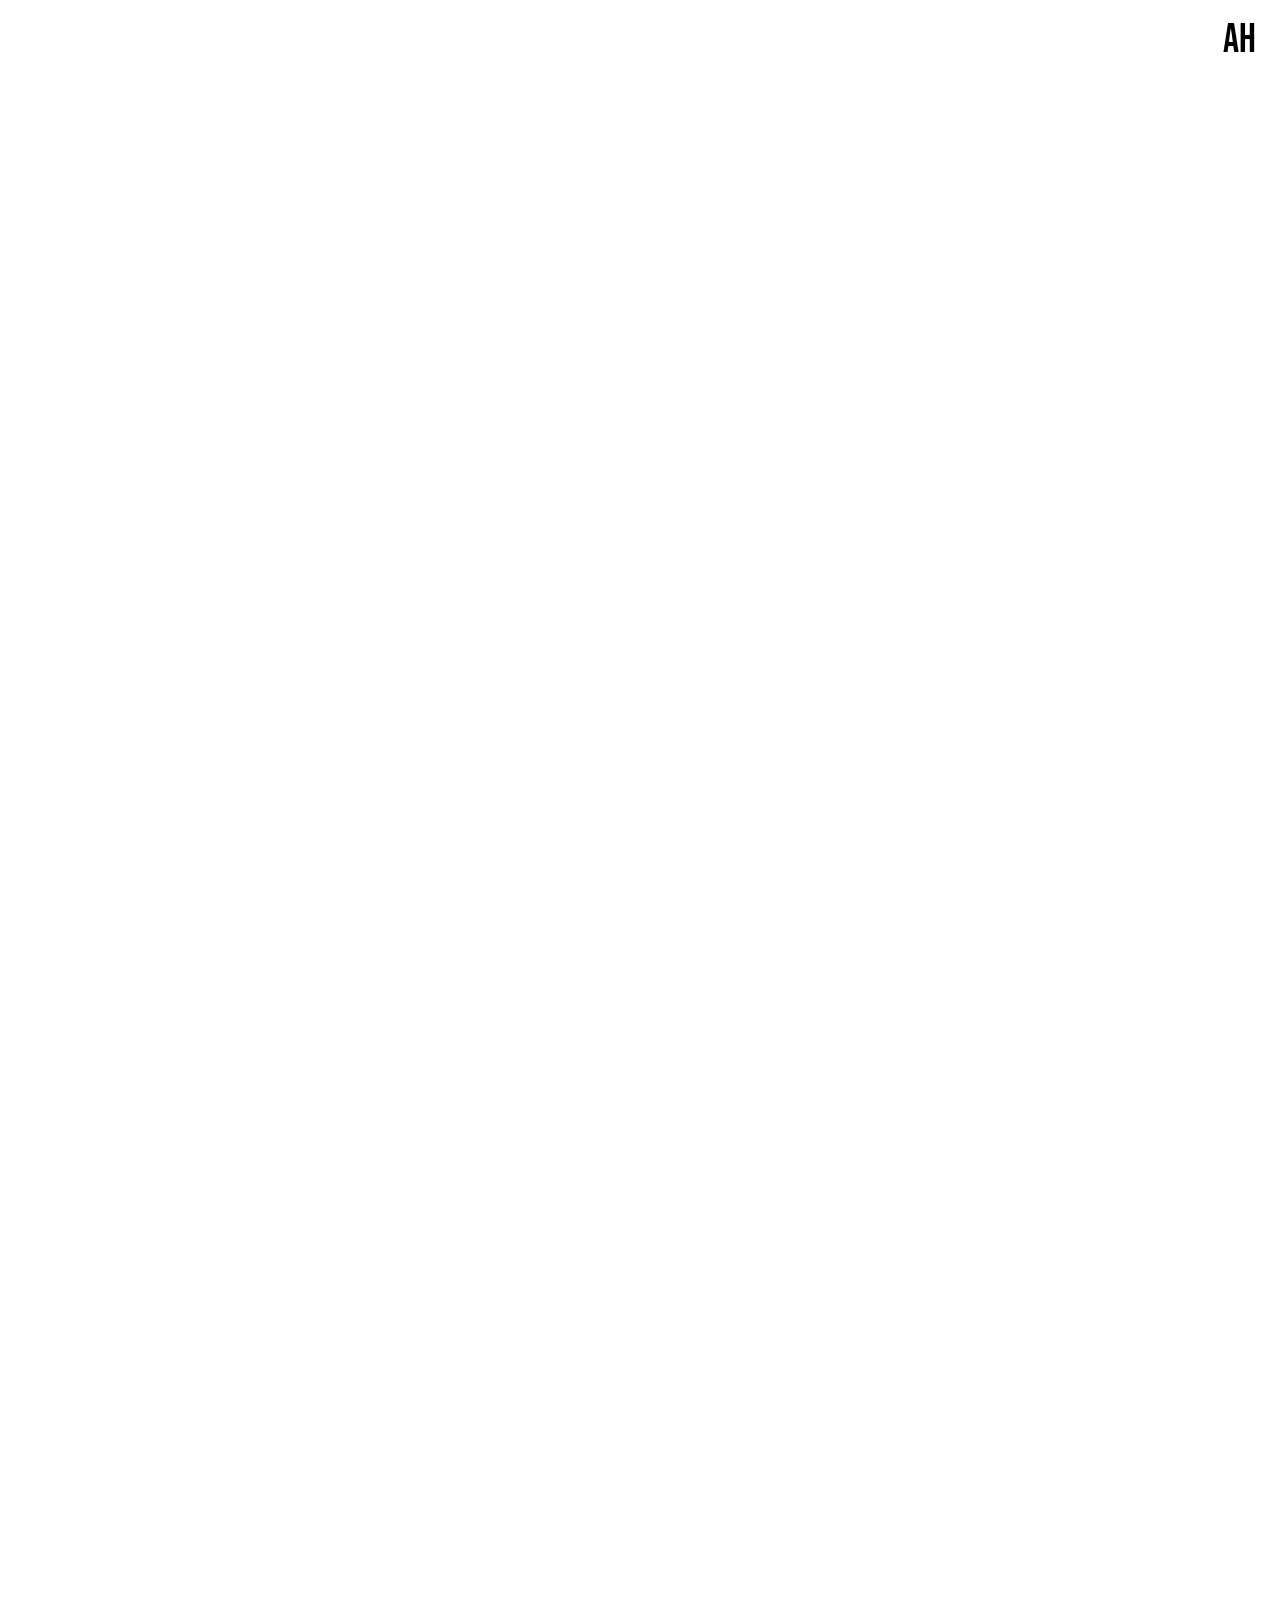
==== les-places-du-savoir.html @ 579ba175 "page before Don't Look Up" ====
<!DOCTYPE html>
<html lang="fr">
<head>
  <meta charset="UTF-8">
  <meta name="viewport" content="width=device-width, initial-scale=1">
  <title>les places du savoir</title>
  <link rel="stylesheet" href="css/main.css">
  <link rel="preconnect" href="https://fonts.googleapis.com">
  <link rel="preconnect" href="https://fonts.gstatic.com" crossorigin>
  <link href="https://fonts.googleapis.com/css2?family=Bebas+Neue&display=swap" rel="stylesheet">
  <link href="https://fonts.googleapis.com/css2?family=Source+Serif+4:ital,opsz,wght@0,8..60,200..900;1,8..60,200..900&display=swap" rel="stylesheet">
  <style>
    /* ── Collage desktop ───────────────────────────────────────────────────── */
    .collage {
      position: relative;
      width: 100%;
    }

    .collage-item {
      position: absolute;
    }

    .collage-item img {
      display: block;
      width: 100%;
      cursor: pointer;
    }

    .collage-item video {
      display: block;
      width: 100%;
      pointer-events: none;
    }

    /* Label sous l'élément */
    .collage-label {
      font-family: 'Source Serif 4', serif;
      font-size: 0.85rem;
      letter-spacing: 0.02em;
      margin-top: 4px;
      text-align: right;
    }

    /* Texte collage */
    .collage-text {
      font-family: 'Source Serif 4', serif;
      line-height: 1.55;
      color: #111;
    }
    .collage-text em {
      font-style: italic;
    }

    /* ── Player audio ─────────────────────────────────────────────────────── */
    .audio-player {
      display: flex;
      flex-direction: column;
      gap: 8px;
      width: 100%;
    }

    /* Ligne principale : bouton + barre + temps */
    .audio-player__controls {
      display: flex;
      align-items: center;
      gap: 10px;
    }

    /* Bouton play/pause */
    .audio-player__btn {
      flex-shrink: 0;
      width: 30px;
      height: 30px;
      background: none;
      border: 1.5px solid #111;
      border-radius: 50%;
      cursor: pointer;
      padding: 0;
      display: flex;
      align-items: center;
      justify-content: center;
      transition: background 0.15s, color 0.15s;
    }
    .audio-player__btn:hover {
      background: #111;
    }
    .audio-player__btn:hover svg {
      fill: #fff;
      stroke: #fff;
    }
    .audio-player__btn svg {
      fill: #111;
      stroke: none;
      width: 11px;
      height: 11px;
    }
    /* Icône pause : deux barres */
    .audio-player__btn .icon-pause {
      display: none;
    }
    .audio-player--playing .icon-play {
      display: none;
    }
    .audio-player--playing .icon-pause {
      display: block;
    }

    /* Barre de progression */
    .audio-player__progress {
      flex: 1;
      min-width: 0;
      height: 1.5px;
      background: #ccc;
      cursor: pointer;
      position: relative;
    }
    .audio-player__progress-fill {
      height: 100%;
      background: #111;
      width: 0%;
      pointer-events: none;
    }

    /* Temps restant */
    .audio-player__time {
      font-family: 'Source Serif 4', serif;
      font-size: 0.7rem;
      color: #555;
      white-space: nowrap;
      min-width: 32px;
      text-align: right;
    }

    audio { display: none; }

    /* Neutralise le padding du body sur les pages collage */
    .body--collage {
      padding: 0;
    }
    /* Le collage démarre sous le header fixe (80px) */
    .body--collage .collage {
      margin-top: var(--header-height, 80px);
    }

    /* ── Mobile : empilement vertical ─────────────────────────────────────── */
    @media (max-width: 700px) {
      .collage {
        height: auto !important;
      }
      .collage-item {
        position: static !important;
        left: auto !important;
        top: auto !important;
        width: 100% !important;
        margin-bottom: 24px;
      }
      .collage-item img {
        width: 100%;
      }
    }
  </style>
</head>
<body class="body--collage">

<header class="site-header">
  <a href="index.html" class="site-logo">AH</a>
</header>

<main class="collage" id="collage"></main>

<div class="lightbox" id="lightbox">
  <img src="" alt="">
  <video src="" loop muted playsinline disablepictureinpicture style="display:none"></video>
</div>

<script src="les-places-du-savoir-config.js"></script>
<script>
  const BASE_WIDTH       = 1920;
  const MOBILE_BREAKPOINT = 700;
  const SVG_NS           = 'http://www.w3.org/2000/svg';

  const collage        = document.getElementById('collage');
  const lightbox       = document.getElementById('lightbox');
  const lightboxImg    = lightbox.querySelector('img');
  const lightboxVideo  = lightbox.querySelector('video');

  function openLightbox(type, src, alt) {
    if (type === 'video') {
      lightboxImg.style.display   = 'none';
      lightboxVideo.style.display = '';
      lightboxVideo.src = src;
      lightboxVideo.play();
    } else {
      lightboxVideo.style.display = 'none';
      lightboxVideo.pause();
      lightboxVideo.src           = '';
      lightboxImg.style.display   = '';
      lightboxImg.src = src;
      lightboxImg.alt = alt || '';
    }
    lightbox.classList.add('active');
  }

  function closeLightbox() {
    lightbox.classList.remove('active');
    lightboxVideo.pause();
    lightboxVideo.src           = '';
    lightboxVideo.style.display = 'none';
    lightboxImg.style.display   = '';
  }

  // ── Utilitaires ──────────────────────────────────────────────────────────

  function formatTime(seconds) {
    if (!isFinite(seconds)) return '—';
    const m   = Math.floor(seconds / 60);
    const sec = Math.floor(seconds % 60);
    return m + ':' + String(sec).padStart(2, '0');
  }

  function createSvgIcon(className, shapes) {
    const svg = document.createElementNS(SVG_NS, 'svg');
    svg.setAttribute('viewBox', '0 0 11 13');
    svg.classList.add(className);
    shapes.forEach(({ tag, attrs }) => {
      const el = document.createElementNS(SVG_NS, tag);
      Object.entries(attrs).forEach(([k, v]) => el.setAttribute(k, v));
      svg.appendChild(el);
    });
    return svg;
  }

  function createPlayIcon() {
    return createSvgIcon('icon-play', [
      { tag: 'polygon', attrs: { points: '0,0 11,6.5 0,13' } }
    ]);
  }

  function createPauseIcon() {
    return createSvgIcon('icon-pause', [
      { tag: 'rect', attrs: { x: '0', y: '0', width: '4', height: '13' } },
      { tag: 'rect', attrs: { x: '7', y: '0', width: '4', height: '13' } }
    ]);
  }

  // ── Constructeurs d'éléments ─────────────────────────────────────────────

  function createImageItem(item) {
    const wrap = document.createElement('div');
    wrap.className = 'collage-item';

    const img = document.createElement('img');
    img.src = item.src;
    img.alt = item.alt || '';
    img.addEventListener('click', () => {
      openLightbox('image', img.src, img.alt);
    });
    wrap.appendChild(img);

    if (item.label) {
      const label = document.createElement('div');
      label.className = 'collage-label';
      label.textContent = item.label;
      wrap.appendChild(label);
    }

    return wrap;
  }

  function createTextItem(item) {
    const wrap = document.createElement('div');
    wrap.className = 'collage-item';

    const div = document.createElement('div');
    div.className = 'collage-text';
    if (item.taille) div.style.fontSize = item.taille; // rem fixe, ne scale pas
    if (item.style === 'italique') div.style.fontStyle = 'italic';

    // Alignement horizontal du texte (gauche par défaut)
    if (item.alignTexte === 'droite') div.style.textAlign = 'right';

    div.innerHTML = item.contenu.replace(/\n/g, '<br>');
    wrap.appendChild(div);

    return wrap;
  }

  function createVideoItem(item) {
    const wrap = document.createElement('div');
    wrap.className = 'collage-item';

    const video = document.createElement('video');
    video.src = item.src;
    video.autoplay = true;
    video.loop = true;
    video.muted = true;
    video.playsInline = true;
    video.style.pointerEvents = 'auto';
    video.style.cursor = 'pointer';
    video.addEventListener('click', () => {
      openLightbox('video', item.src, item.alt);
    });
    video.setAttribute('controlslist', 'nodownload nofullscreen noremoteplayback');
    wrap.appendChild(video);

    if (item.label) {
      const label = document.createElement('div');
      label.className = 'collage-label';
      label.textContent = item.label;
      wrap.appendChild(label);
    }

    return wrap;
  }

  function createAudioItem(item) {
    const wrap = document.createElement('div');
    wrap.className = 'collage-item';

    const player   = document.createElement('div');
    player.className = 'audio-player';

    const controls = document.createElement('div');
    controls.className = 'audio-player__controls';

    const playBtn = document.createElement('button');
    playBtn.className = 'audio-player__btn';
    playBtn.setAttribute('aria-label', 'Lecture / Pause');
    playBtn.type = 'button';
    playBtn.appendChild(createPlayIcon());
    playBtn.appendChild(createPauseIcon());
    controls.appendChild(playBtn);

    const progressBar  = document.createElement('div');
    progressBar.className = 'audio-player__progress';
    const progressFill = document.createElement('div');
    progressFill.className = 'audio-player__progress-fill';
    progressBar.appendChild(progressFill);
    controls.appendChild(progressBar);

    const timeEl = document.createElement('div');
    timeEl.className = 'audio-player__time';
    timeEl.textContent = '—';
    controls.appendChild(timeEl);

    player.appendChild(controls);

    if (item.src) {
      const audio = document.createElement('audio');
      audio.src = item.src;

      audio.addEventListener('timeupdate', () => {
        const pct = audio.duration ? (audio.currentTime / audio.duration) * 100 : 0;
        progressFill.style.width = pct + '%';
        timeEl.textContent = '-' + formatTime(audio.duration - audio.currentTime);
      });

      audio.addEventListener('loadedmetadata', () => {
        timeEl.textContent = '-' + formatTime(audio.duration);
      });

      audio.addEventListener('ended', () => {
        player.classList.remove('audio-player--playing');
        progressFill.style.width = '0%';
        timeEl.textContent = '-' + formatTime(audio.duration);
      });

      playBtn.addEventListener('click', () => {
        if (audio.paused) {
          audio.play();
          player.classList.add('audio-player--playing');
        } else {
          audio.pause();
          player.classList.remove('audio-player--playing');
        }
      });

      progressBar.addEventListener('click', (e) => {
        if (!audio.duration) return;
        const rect  = progressBar.getBoundingClientRect();
        const ratio = (e.clientX - rect.left) / rect.width;
        audio.currentTime = ratio * audio.duration;
      });

      wrap.appendChild(audio);
    }

    wrap.appendChild(player);
    return wrap;
  }

  // ── Construction du collage ──────────────────────────────────────────────

  const builders = {
    image : createImageItem,
    texte : createTextItem,
    son   : createAudioItem,
    video : createVideoItem,
  };

  // Tri par y croissant (puis x) pour respecter l'ordre visuel sur mobile
  const sortedElements = [...LES_PLACES_DU_SAVOIR_CONFIG.elements].sort((a, b) => a.y - b.y || a.x - b.x);

  const wrappers = sortedElements.map(item => {
    const build = builders[item.type];
    if (!build) return null;
    const wrap = build(item);
    wrap._config = item;
    collage.appendChild(wrap);
    return wrap;
  }).filter(Boolean);

  // ── Mise à l'échelle (desktop uniquement) ────────────────────────────────

  function applyScale() {
    if (window.innerWidth <= MOBILE_BREAKPOINT) return; // mobile géré par CSS

    const scale = window.innerWidth / BASE_WIDTH;
    collage.style.height = (LES_PLACES_DU_SAVOIR_CONFIG.pageHeight * scale) + 'px';

    wrappers.forEach(wrap => {
      const item = wrap._config;
      wrap.style.width = (item.width * scale) + 'px';

      const needsAdjust = item.type === 'texte' && (item.ancreV === 'bas' || item.ancreH === 'droite');

      if (needsAdjust) {
        wrap.style.left = (item.x * scale) + 'px';
        wrap.style.top  = (item.y * scale) + 'px';
        requestAnimationFrame(() => {
          const w = wrap.offsetWidth;
          const h = wrap.offsetHeight;
          wrap.style.left = item.ancreH === 'droite'
            ? (item.x * scale - w) + 'px'
            : (item.x * scale) + 'px';
          wrap.style.top = item.ancreV === 'bas'
            ? (item.y * scale - h) + 'px'
            : (item.y * scale) + 'px';
        });
      } else {
        wrap.style.left = (item.x * scale) + 'px';
        wrap.style.top  = (item.y * scale) + 'px';
      }
    });
  }

  window.addEventListener('resize', applyScale);
  applyScale();

  // ── Lightbox ─────────────────────────────────────────────────────────────

  lightbox.addEventListener('click', () => {
    closeLightbox();
  });
</script>

</body>
</html>
---- css/main.css ----
@import url('base.css');
@import url('header.css');
@import url('lightbox.css');
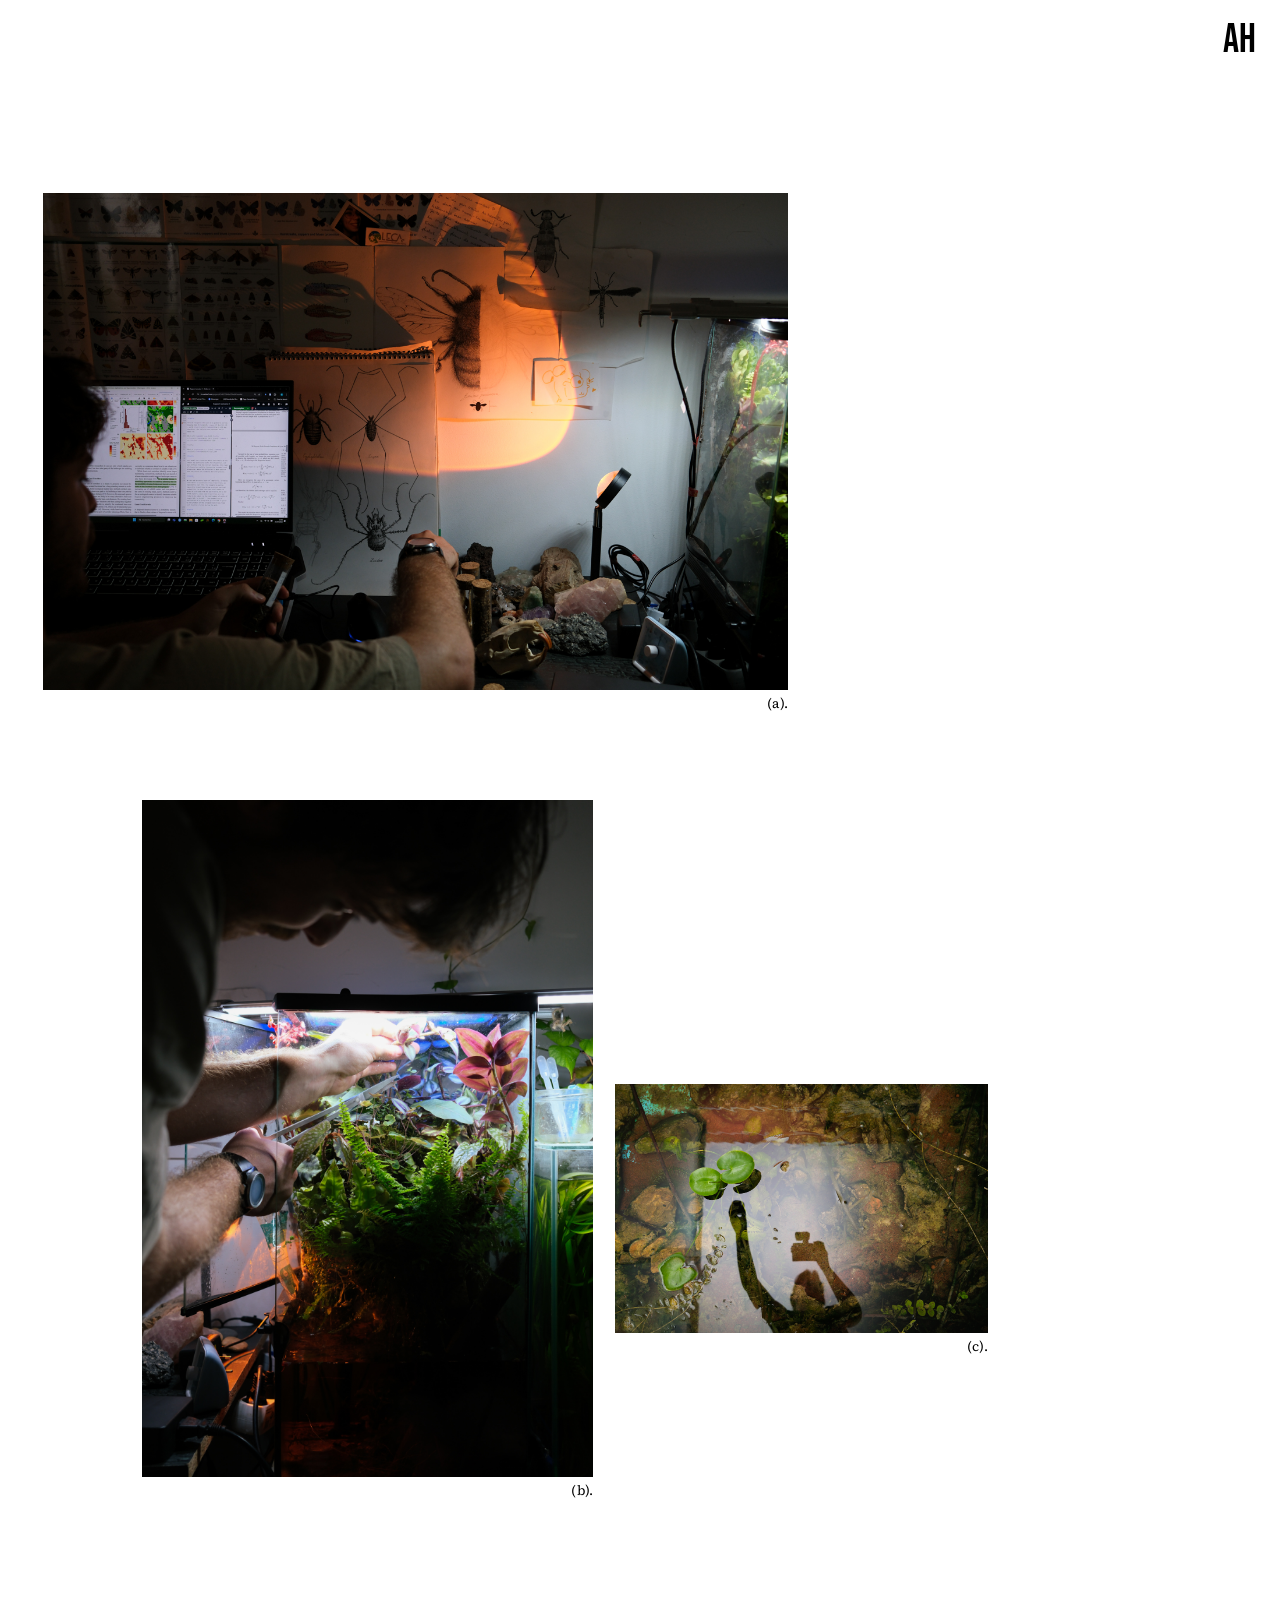
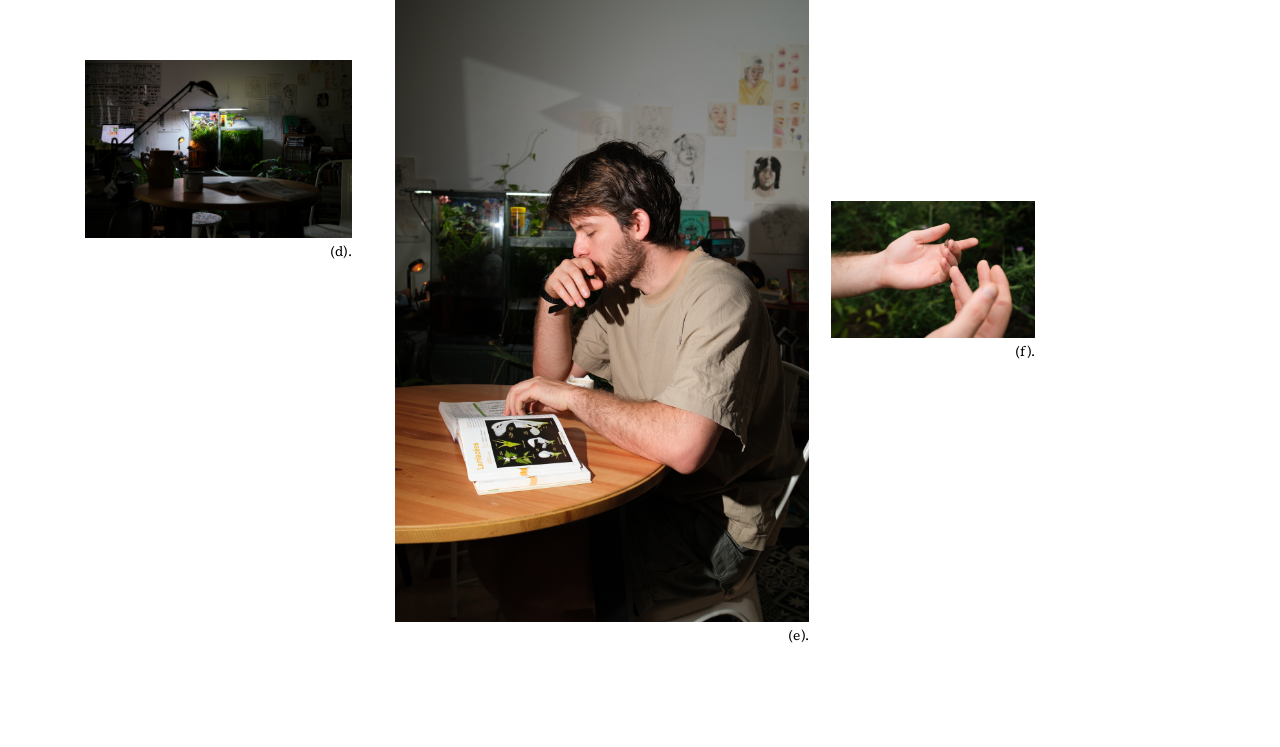
==== commit c1c7725d: "page les places du savoir" ====
--- a/les-places-du-savoir.html
+++ b/les-places-du-savoir.html
@@ -447,11 +447,149 @@
   window.addEventListener('resize', applyScale);
   applyScale();
 
-  // ── Lightbox ─────────────────────────────────────────────────────────────
-
-  lightbox.addEventListener('click', () => {
+  // ── Lightbox : zoom & drag ────────────────────────────────────────────────
+
+  let lbScale    = 1;
+  let lbX        = 0;
+  let lbY        = 0;
+  let dragging   = false;
+  let dragStartX = 0;
+  let dragStartY = 0;
+  let dragOriginX = 0;
+  let dragOriginY = 0;
+  const SCALE_MIN = 1;
+  const SCALE_MAX = 5;
+  const SCALE_STEP = 0.35;
+
+  function lbTarget() {
+    return lightboxImg.style.display !== 'none' ? lightboxImg : lightboxVideo;
+  }
+
+  function applyTransform() {
+    const el = lbTarget();
+    el.style.transform = `translate(${lbX}px, ${lbY}px) scale(${lbScale})`;
+    lightbox.classList.toggle('zoomed', lbScale > 1);
+  }
+
+  function resetZoom() {
+    lbScale = 1;
+    lbX = 0;
+    lbY = 0;
+    applyTransform();
+  }
+
+  function clampTranslation() {
+    const el  = lbTarget();
+    const rect = el.getBoundingClientRect();
+    const vw  = window.innerWidth;
+    const vh  = window.innerHeight;
+    const overX = Math.max(0, rect.width  - vw)  / 2;
+    const overY = Math.max(0, rect.height - vh) / 2;
+    lbX = Math.max(-overX, Math.min(overX, lbX));
+    lbY = Math.max(-overY, Math.min(overY, lbY));
+  }
+
+  // Scroll (desktop)
+  lightbox.addEventListener('wheel', (e) => {
+    e.preventDefault();
+    const delta = e.deltaY < 0 ? SCALE_STEP : -SCALE_STEP;
+    lbScale = Math.max(SCALE_MIN, Math.min(SCALE_MAX, lbScale + delta));
+    if (lbScale === SCALE_MIN) { lbX = 0; lbY = 0; }
+    clampTranslation();
+    applyTransform();
+  }, { passive: false });
+
+  // Double-clic : reset
+  lightbox.addEventListener('dblclick', (e) => {
+    e.stopPropagation();
+    resetZoom();
+  });
+
+  // Drag (mouse)
+  lightbox.addEventListener('mousedown', (e) => {
+    if (lbScale <= 1) return;
+    dragging   = true;
+    dragStartX = e.clientX;
+    dragStartY = e.clientY;
+    dragOriginX = lbX;
+    dragOriginY = lbY;
+    lightbox.classList.add('dragging');
+    e.preventDefault();
+  });
+
+  window.addEventListener('mousemove', (e) => {
+    if (!dragging) return;
+    lbX = dragOriginX + (e.clientX - dragStartX);
+    lbY = dragOriginY + (e.clientY - dragStartY);
+    clampTranslation();
+    applyTransform();
+  });
+
+  window.addEventListener('mouseup', () => {
+    if (!dragging) return;
+    dragging = false;
+    lightbox.classList.remove('dragging');
+  });
+
+  // Pinch (touch / trackpad)
+  let lastPinchDist = null;
+
+  lightbox.addEventListener('touchstart', (e) => {
+    if (e.touches.length === 2) {
+      lastPinchDist = Math.hypot(
+        e.touches[0].clientX - e.touches[1].clientX,
+        e.touches[0].clientY - e.touches[1].clientY
+      );
+    } else if (e.touches.length === 1 && lbScale > 1) {
+      dragging    = true;
+      dragStartX  = e.touches[0].clientX;
+      dragStartY  = e.touches[0].clientY;
+      dragOriginX = lbX;
+      dragOriginY = lbY;
+    }
+  }, { passive: true });
+
+  lightbox.addEventListener('touchmove', (e) => {
+    if (e.touches.length === 2) {
+      e.preventDefault();
+      const dist = Math.hypot(
+        e.touches[0].clientX - e.touches[1].clientX,
+        e.touches[0].clientY - e.touches[1].clientY
+      );
+      if (lastPinchDist) {
+        const ratio = dist / lastPinchDist;
+        lbScale = Math.max(SCALE_MIN, Math.min(SCALE_MAX, lbScale * ratio));
+        if (lbScale === SCALE_MIN) { lbX = 0; lbY = 0; }
+        clampTranslation();
+        applyTransform();
+      }
+      lastPinchDist = dist;
+    } else if (e.touches.length === 1 && dragging) {
+      lbX = dragOriginX + (e.touches[0].clientX - dragStartX);
+      lbY = dragOriginY + (e.touches[0].clientY - dragStartY);
+      clampTranslation();
+      applyTransform();
+    }
+  }, { passive: false });
+
+  lightbox.addEventListener('touchend', (e) => {
+    if (e.touches.length < 2) lastPinchDist = null;
+    if (e.touches.length === 0) dragging = false;
+  });
+
+  // Fermeture : seulement si pas en train de zoomer/drag et échelle = 1
+  lightbox.addEventListener('click', (e) => {
+    if (dragging) return;
+    if (lbScale > 1) return; // clic sur image zoomée = pas de fermeture
     closeLightbox();
   });
+
+  const _origClose = closeLightbox;
+  // eslint-disable-next-line no-global-assign
+  closeLightbox = function () {
+    resetZoom();
+    _origClose();
+  };
 </script>
 
 </body>
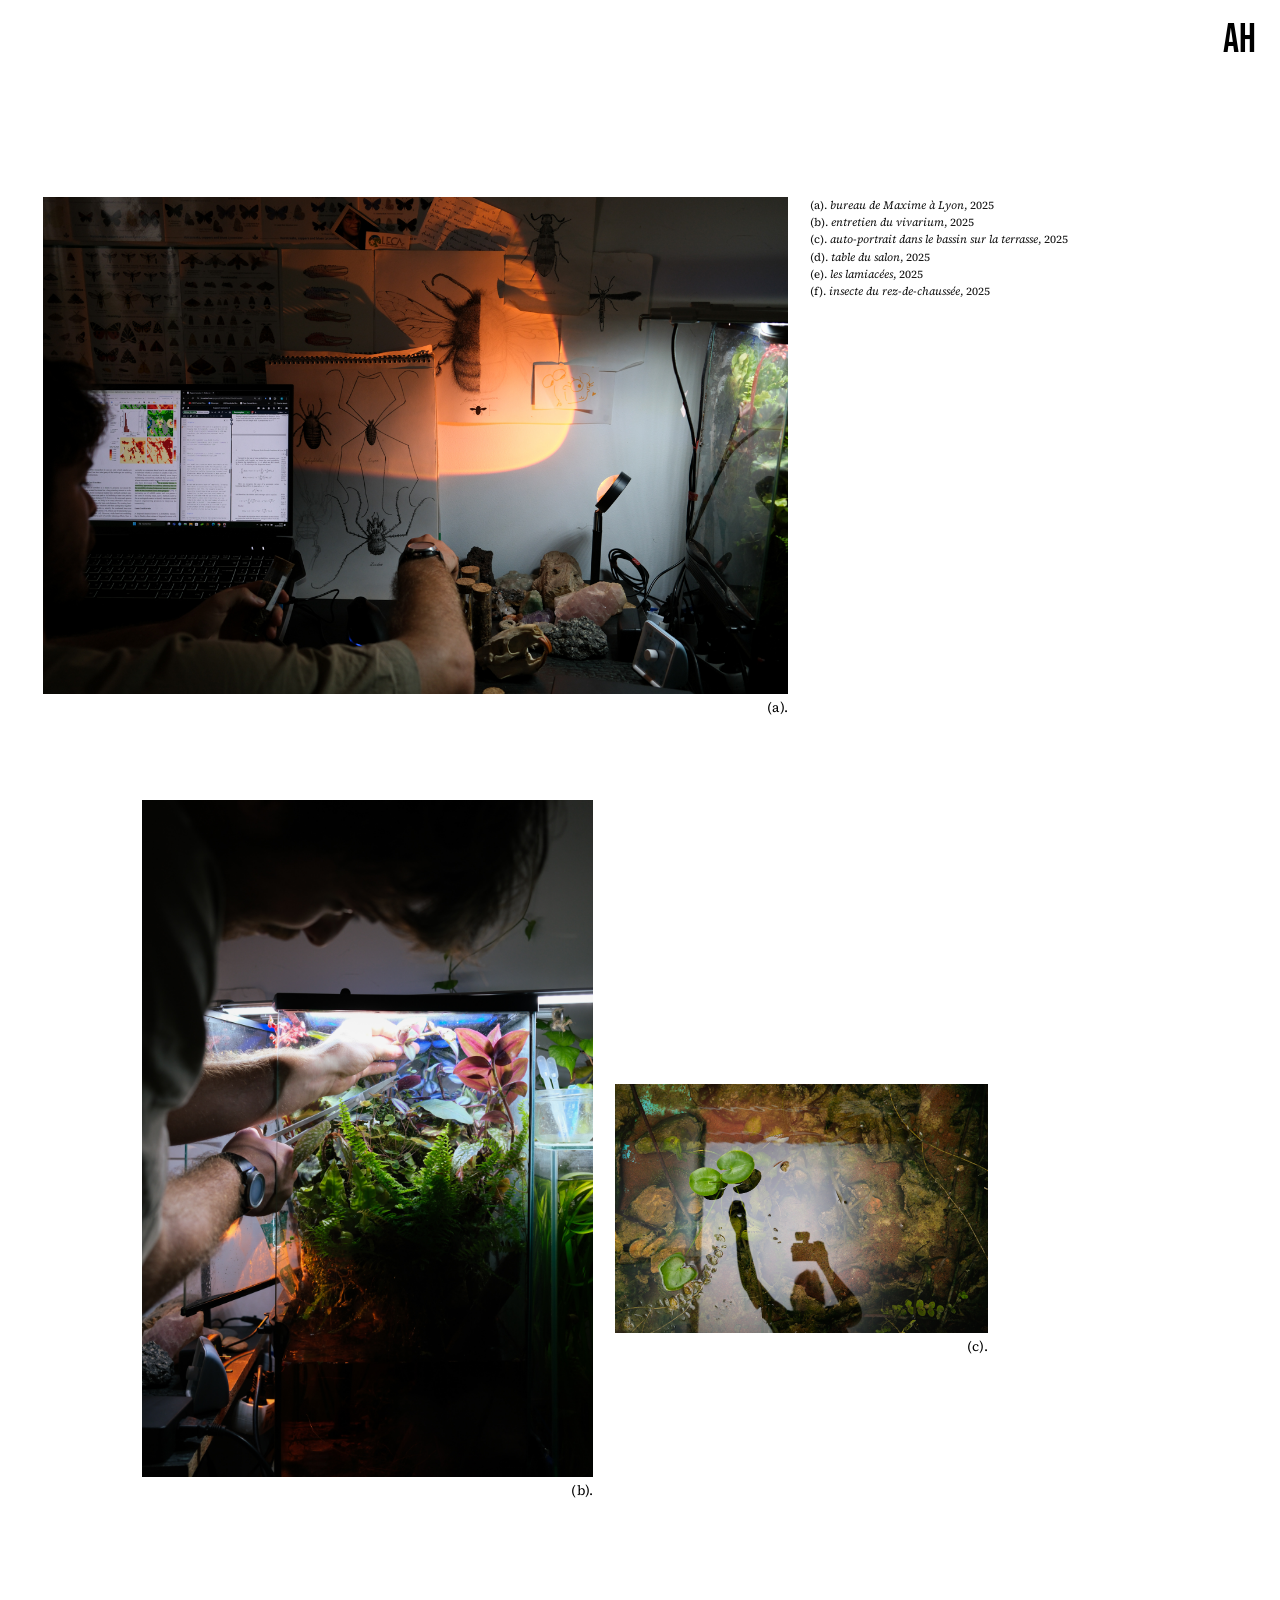
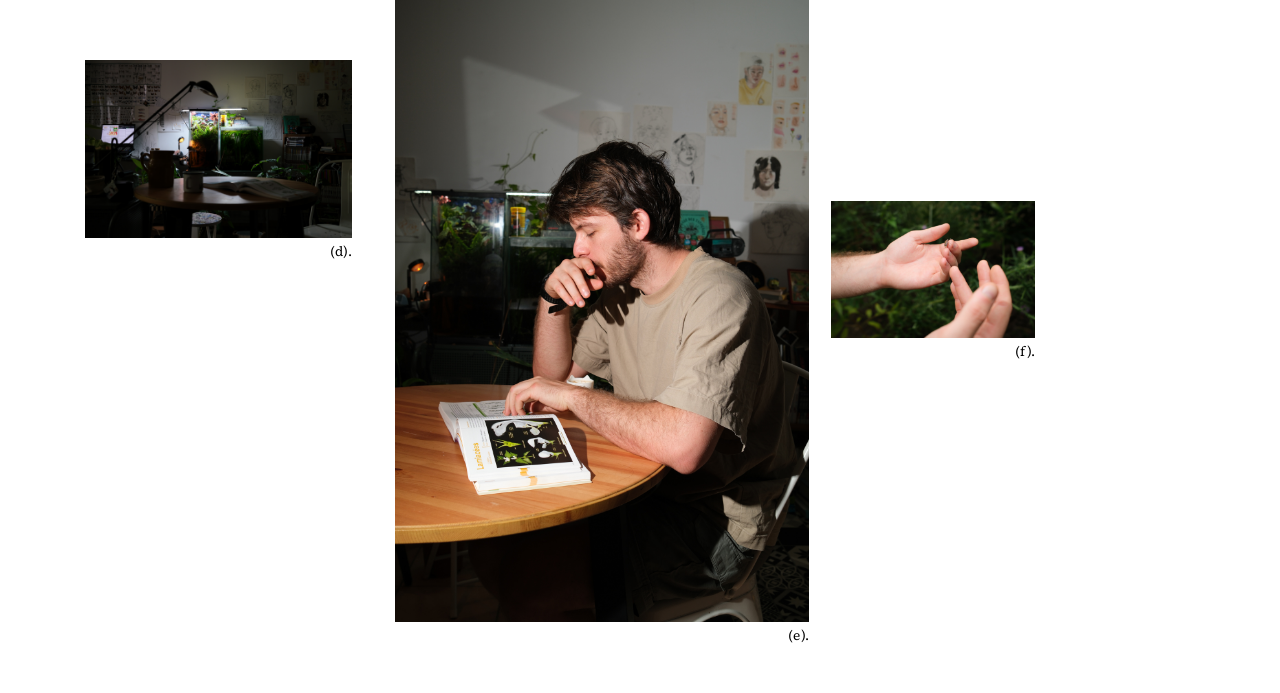
==== commit 90824622: "page les places du savoir et update des pages précédentes" ====
--- a/les-places-du-savoir.html
+++ b/les-places-du-savoir.html
@@ -273,10 +273,9 @@
 
     const div = document.createElement('div');
     div.className = 'collage-text';
-    if (item.taille) div.style.fontSize = item.taille; // rem fixe, ne scale pas
+    if (item.taille) div.style.fontSize = item.taille;
     if (item.style === 'italique') div.style.fontStyle = 'italic';
 
-    // Alignement horizontal du texte (gauche par défaut)
     if (item.alignTexte === 'droite') div.style.textAlign = 'right';
 
     div.innerHTML = item.contenu.replace(/\n/g, '<br>');
@@ -413,7 +412,7 @@
   // ── Mise à l'échelle (desktop uniquement) ────────────────────────────────
 
   function applyScale() {
-    if (window.innerWidth <= MOBILE_BREAKPOINT) return; // mobile géré par CSS
+    if (window.innerWidth <= MOBILE_BREAKPOINT) return;
 
     const scale = window.innerWidth / BASE_WIDTH;
     collage.style.height = (LES_PLACES_DU_SAVOIR_CONFIG.pageHeight * scale) + 'px';
@@ -447,149 +446,11 @@
   window.addEventListener('resize', applyScale);
   applyScale();
 
-  // ── Lightbox : zoom & drag ────────────────────────────────────────────────
-
-  let lbScale    = 1;
-  let lbX        = 0;
-  let lbY        = 0;
-  let dragging   = false;
-  let dragStartX = 0;
-  let dragStartY = 0;
-  let dragOriginX = 0;
-  let dragOriginY = 0;
-  const SCALE_MIN = 1;
-  const SCALE_MAX = 5;
-  const SCALE_STEP = 0.35;
-
-  function lbTarget() {
-    return lightboxImg.style.display !== 'none' ? lightboxImg : lightboxVideo;
-  }
-
-  function applyTransform() {
-    const el = lbTarget();
-    el.style.transform = `translate(${lbX}px, ${lbY}px) scale(${lbScale})`;
-    lightbox.classList.toggle('zoomed', lbScale > 1);
-  }
-
-  function resetZoom() {
-    lbScale = 1;
-    lbX = 0;
-    lbY = 0;
-    applyTransform();
-  }
-
-  function clampTranslation() {
-    const el  = lbTarget();
-    const rect = el.getBoundingClientRect();
-    const vw  = window.innerWidth;
-    const vh  = window.innerHeight;
-    const overX = Math.max(0, rect.width  - vw)  / 2;
-    const overY = Math.max(0, rect.height - vh) / 2;
-    lbX = Math.max(-overX, Math.min(overX, lbX));
-    lbY = Math.max(-overY, Math.min(overY, lbY));
-  }
-
-  // Scroll (desktop)
-  lightbox.addEventListener('wheel', (e) => {
-    e.preventDefault();
-    const delta = e.deltaY < 0 ? SCALE_STEP : -SCALE_STEP;
-    lbScale = Math.max(SCALE_MIN, Math.min(SCALE_MAX, lbScale + delta));
-    if (lbScale === SCALE_MIN) { lbX = 0; lbY = 0; }
-    clampTranslation();
-    applyTransform();
-  }, { passive: false });
-
-  // Double-clic : reset
-  lightbox.addEventListener('dblclick', (e) => {
-    e.stopPropagation();
-    resetZoom();
-  });
-
-  // Drag (mouse)
-  lightbox.addEventListener('mousedown', (e) => {
-    if (lbScale <= 1) return;
-    dragging   = true;
-    dragStartX = e.clientX;
-    dragStartY = e.clientY;
-    dragOriginX = lbX;
-    dragOriginY = lbY;
-    lightbox.classList.add('dragging');
-    e.preventDefault();
-  });
-
-  window.addEventListener('mousemove', (e) => {
-    if (!dragging) return;
-    lbX = dragOriginX + (e.clientX - dragStartX);
-    lbY = dragOriginY + (e.clientY - dragStartY);
-    clampTranslation();
-    applyTransform();
-  });
-
-  window.addEventListener('mouseup', () => {
-    if (!dragging) return;
-    dragging = false;
-    lightbox.classList.remove('dragging');
-  });
-
-  // Pinch (touch / trackpad)
-  let lastPinchDist = null;
-
-  lightbox.addEventListener('touchstart', (e) => {
-    if (e.touches.length === 2) {
-      lastPinchDist = Math.hypot(
-        e.touches[0].clientX - e.touches[1].clientX,
-        e.touches[0].clientY - e.touches[1].clientY
-      );
-    } else if (e.touches.length === 1 && lbScale > 1) {
-      dragging    = true;
-      dragStartX  = e.touches[0].clientX;
-      dragStartY  = e.touches[0].clientY;
-      dragOriginX = lbX;
-      dragOriginY = lbY;
-    }
-  }, { passive: true });
-
-  lightbox.addEventListener('touchmove', (e) => {
-    if (e.touches.length === 2) {
-      e.preventDefault();
-      const dist = Math.hypot(
-        e.touches[0].clientX - e.touches[1].clientX,
-        e.touches[0].clientY - e.touches[1].clientY
-      );
-      if (lastPinchDist) {
-        const ratio = dist / lastPinchDist;
-        lbScale = Math.max(SCALE_MIN, Math.min(SCALE_MAX, lbScale * ratio));
-        if (lbScale === SCALE_MIN) { lbX = 0; lbY = 0; }
-        clampTranslation();
-        applyTransform();
-      }
-      lastPinchDist = dist;
-    } else if (e.touches.length === 1 && dragging) {
-      lbX = dragOriginX + (e.touches[0].clientX - dragStartX);
-      lbY = dragOriginY + (e.touches[0].clientY - dragStartY);
-      clampTranslation();
-      applyTransform();
-    }
-  }, { passive: false });
-
-  lightbox.addEventListener('touchend', (e) => {
-    if (e.touches.length < 2) lastPinchDist = null;
-    if (e.touches.length === 0) dragging = false;
-  });
-
-  // Fermeture : seulement si pas en train de zoomer/drag et échelle = 1
-  lightbox.addEventListener('click', (e) => {
-    if (dragging) return;
-    if (lbScale > 1) return; // clic sur image zoomée = pas de fermeture
+  // ── Lightbox ─────────────────────────────────────────────────────────────
+
+  lightbox.addEventListener('click', () => {
     closeLightbox();
   });
-
-  const _origClose = closeLightbox;
-  // eslint-disable-next-line no-global-assign
-  closeLightbox = function () {
-    resetZoom();
-    _origClose();
-  };
 </script>
 
 </body>
